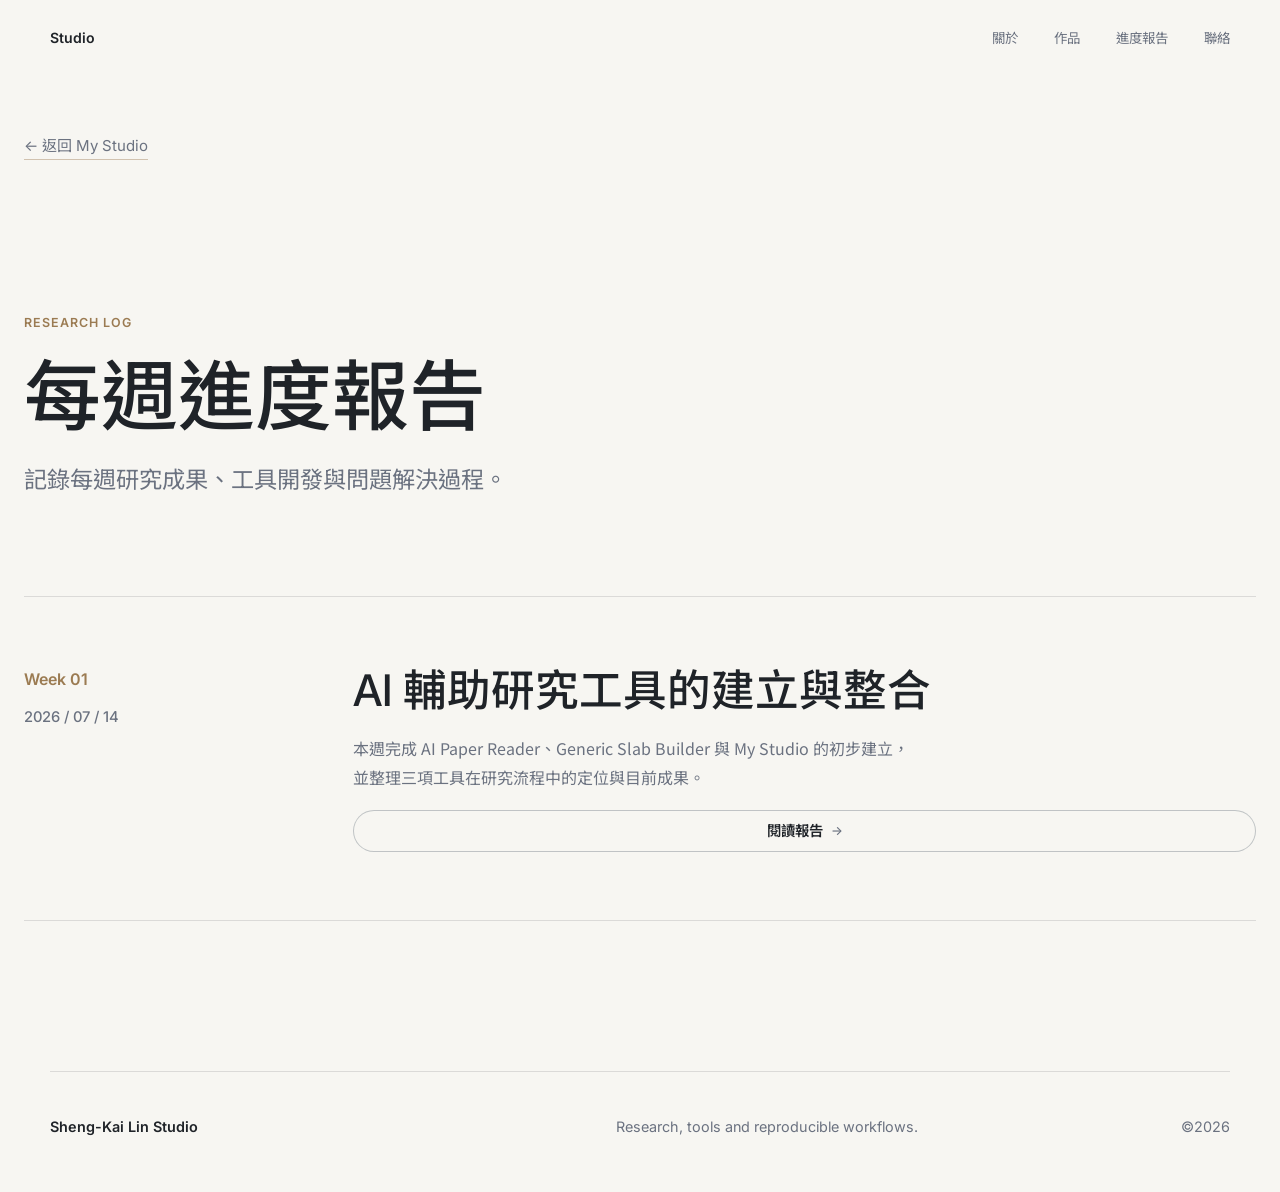
==== research-log/index.html @ e5d11a8e "Update" ====
<!doctype html>
<html lang="zh-Hant">
  <head>
    <meta charset="utf-8">
    <meta name="viewport" content="width=device-width, initial-scale=1">
    <meta name="description" content="My Studio 每週進度報告，記錄研究成果、工具開發與問題解決過程。">
    <title>每週進度報告｜Research Log｜My Studio</title>
    <link rel="preconnect" href="https://fonts.googleapis.com">
    <link rel="preconnect" href="https://fonts.gstatic.com" crossorigin>
    <link href="https://fonts.googleapis.com/css2?family=Inter:wght@400;500;600&family=Noto+Sans+TC:wght@300;400;500;600&display=swap" rel="stylesheet">
    <link rel="stylesheet" href="../style.css">
    <link rel="stylesheet" href="research-log.css">
  </head>
  <body>
    <header class="site-header">
      <a class="brand" href="../index.html#hero">Studio</a>
      <nav class="nav" aria-label="Primary navigation">
        <a href="../index.html#about">關於</a>
        <a href="../index.html#projects">作品</a>
        <a href="index.html">進度報告</a>
        <a href="../index.html#contact">聯絡</a>
      </nav>
    </header>

    <main class="log-page">
      <nav class="breadcrumb reveal" aria-label="Breadcrumb">
        <a href="../index.html">← 返回 My Studio</a>
      </nav>

      <section class="log-hero">
        <p class="eyebrow reveal">Research Log</p>
        <h1 class="page-hero-title log-title reveal">每週進度報告</h1>
        <p class="log-subtitle reveal">記錄每週研究成果、工具開發與問題解決過程。</p>
      </section>

      <section class="log-list" aria-label="Research Log list">
        <article class="log-card reveal">
          <div class="log-card-meta">
            <span>Week 01</span>
            <time datetime="2026-07-14">2026 / 07 / 14</time>
          </div>
          <div class="log-card-body">
            <h2>AI 輔助研究工具的建立與整合</h2>
            <p>
              <span class="text-segment">本週完成 AI Paper Reader、Generic Slab Builder 與 My Studio 的初步建立，</span>
              <span class="text-segment">並整理三項工具在研究流程中的定位與目前成果。</span>
            </p>
            <a class="project-button" href="week-01.html">閱讀報告 <span>→</span></a>
          </div>
        </article>
      </section>
    </main>

    <footer class="footer">
      <p>Sheng-Kai Lin Studio</p>
      <p>Research, tools and reproducible workflows.</p>
      <p>©2026</p>
    </footer>

    <script src="../app.js"></script>
  </body>
</html>
---- style.css ----
:root {
  --paper: #f7f6f2;
  --paper-soft: #eeece5;
  --ink: #1f2328;
  --muted: #6b7280;
  --slate: #334155;
  --brass: #9b7b52;
  --line: rgba(31, 35, 40, 0.13);
  --header: rgba(247, 246, 242, 0.78);
  --max: 1180px;
  --ease: cubic-bezier(0.22, 1, 0.36, 1);
}

* {
  box-sizing: border-box;
}

html {
  scroll-behavior: smooth;
}

body {
  margin: 0;
  background: var(--paper);
  color: var(--ink);
  font-family: "Inter", "Noto Sans TC", system-ui, sans-serif;
  font-size: 16px;
  line-height: 1.8;
  letter-spacing: 0;
  line-break: strict;
  overflow-wrap: break-word;
  overflow-x: hidden;
  word-break: normal;
  word-spacing: normal;
}

body::selection {
  background: rgba(155, 123, 82, 0.22);
}

a {
  color: inherit;
  text-decoration: none;
}

.text-segment {
  display: inline-block;
}

.site-header {
  z-index: 20;
  display: flex;
  align-items: center;
  justify-content: space-between;
  width: min(100% - 48px, var(--max));
  height: 76px;
  margin: 0 auto;
  color: var(--ink);
}

.brand {
  font-size: 0.88rem;
  font-weight: 600;
  letter-spacing: 0;
}

.nav {
  display: flex;
  gap: clamp(16px, 3vw, 36px);
  font-size: 0.84rem;
  color: var(--muted);
}

.nav a {
  position: relative;
  padding: 8px 0;
  transition: color 220ms var(--ease);
}

.nav a::after {
  position: absolute;
  right: 0;
  bottom: 4px;
  left: 0;
  height: 1px;
  background: var(--brass);
  content: "";
  transform: scaleX(0);
  transform-origin: left;
  transition: transform 260ms var(--ease);
}

.nav a:hover,
.nav a:focus-visible {
  color: var(--ink);
}

.nav a:hover::after,
.nav a:focus-visible::after {
  transform: scaleX(1);
}

.hero {
  position: relative;
  display: grid;
  min-height: 100vh;
  padding: 140px 24px 88px;
  place-items: center;
}

.hero-inner,
.section,
.project-hero,
.detail-grid,
.detail-nav,
.footer {
  width: min(100% - 48px, var(--max));
  margin: 0 auto;
}

.hero-inner {
  display: grid;
  gap: 24px;
}

.eyebrow {
  margin: 0;
  color: var(--brass);
  font-size: 0.78rem;
  font-weight: 600;
  letter-spacing: 0.08em;
  text-transform: uppercase;
}

.hero-title {
  margin: 0;
  max-width: 100%;
  font-size: clamp(4rem, 10vw, 9rem);
  font-weight: 500;
  line-height: 1;
  letter-spacing: 0;
}

.page-hero-title {
  max-width: 980px;
  margin: 0;
  color: var(--ink);
  font-size: clamp(2.8rem, 6vw, 5.5rem);
  font-weight: 500;
  line-height: 1.14;
  letter-spacing: 0;
}

.hero-subtitle {
  max-width: 620px;
  margin: 10px 0 0;
  color: var(--slate);
  font-size: clamp(1.05rem, 2vw, 1.45rem);
  font-weight: 500;
}

.hero-copy {
  max-width: 560px;
  margin: 0;
  color: var(--muted);
  font-family: "Noto Sans TC", "Inter", system-ui, sans-serif;
  font-size: clamp(1.02rem, 1.7vw, 1.3rem);
  line-height: 2;
}

.primary-link,
.detail-nav a {
  display: inline-flex;
  align-items: center;
  gap: 10px;
  width: fit-content;
  color: var(--ink);
  font-size: 0.92rem;
  font-weight: 600;
}

.primary-link span,
.project-button {
  transition: transform 260ms var(--ease);
}

.primary-link:hover span {
  transform: translateX(5px);
}

.scroll-cue {
  position: absolute;
  bottom: 34px;
  left: 50%;
  color: var(--brass);
  font-size: 1.25rem;
  transform: translateX(-50%);
  animation: cue 1.8s var(--ease) infinite;
}

.section {
  display: grid;
  grid-template-columns: minmax(220px, 0.8fr) minmax(0, 2.2fr);
  gap: clamp(36px, 8vw, 120px);
  padding: clamp(96px, 14vw, 180px) 0;
  border-top: 1px solid var(--line);
}

.section-heading {
  display: flex;
  flex-direction: column;
  align-content: start;
  align-items: flex-start;
  gap: 0;
  color: var(--muted);
  margin: 0;
}

.section-heading-title {
  margin: 0;
  color: var(--ink);
  font-family: "Noto Sans TC", "Inter", system-ui, sans-serif;
  font-size: clamp(1.75rem, 2.2vw, 2.2rem);
  font-weight: 650;
  letter-spacing: -0.02em;
  line-height: 1.2;
  word-break: keep-all;
}

.section-heading-subtitle {
  margin: 0.65rem 0 0;
  color: var(--muted);
  font-size: clamp(1rem, 1.3vw, 1.15rem);
  font-weight: 400;
  letter-spacing: -0.01em;
  line-height: 1.4;
}

.about-section,
.projects-section,
.research-log-entry,
.contact-section {
  row-gap: clamp(44px, 6vw, 64px);
  padding: clamp(88px, 12vw, 150px) 0;
}

.about-copy p {
  max-width: 860px;
  margin: 0;
  font-family: "Noto Sans TC", "Inter", system-ui, sans-serif;
  font-size: clamp(1.375rem, 2vw, 1.75rem);
  font-weight: 400;
  line-height: 1.8;
}

.projects-section {
  align-items: start;
}

.log-entry-copy {
  display: grid;
  gap: 26px;
  align-content: start;
}

.log-entry-copy p {
  max-width: 720px;
  margin: 0;
  color: var(--muted);
  font-family: "Noto Sans TC", "Inter", system-ui, sans-serif;
  font-size: clamp(1.1rem, 2vw, 1.35rem);
  line-height: 1.8;
}

.project-list {
  display: grid;
  border-top: 1px solid var(--line);
}

.project-item {
  border-bottom: 1px solid var(--line);
}

.project-panel {
  display: grid;
  grid-template-columns: minmax(120px, 180px) minmax(0, 1fr);
  gap: clamp(26px, 5vw, 72px);
  padding: clamp(34px, 6vw, 68px) 0;
  transition: transform 260ms var(--ease), color 260ms var(--ease);
}

.project-panel:hover {
  transform: translateY(-4px);
}

.project-number {
  color: var(--brass);
  font-size: clamp(2.8rem, 6vw, 5.5rem);
  font-variant-numeric: tabular-nums;
  font-weight: 500;
  line-height: 1;
  min-width: 120px;
  white-space: nowrap;
  word-break: keep-all;
}

.project-content {
  display: grid;
  gap: 12px;
}

.project-title {
  font-size: clamp(1.8rem, 4vw, 3.4rem);
  font-weight: 500;
  line-height: 1.15;
}

.project-subtitle {
  color: var(--slate);
  font-size: 1rem;
  font-weight: 500;
}

.project-description {
  max-width: 660px;
  color: var(--muted);
  font-family: "Noto Sans TC", "Inter", system-ui, sans-serif;
}

.project-actions {
  display: flex;
  flex-wrap: wrap;
  gap: 12px;
  margin-top: 12px;
}

.project-button {
  display: inline-flex;
  align-items: center;
  justify-content: center;
  gap: 8px;
  min-height: 42px;
  padding: 10px 18px;
  border: 1px solid rgba(51, 65, 85, 0.28);
  border-radius: 999px;
  background: rgba(247, 246, 242, 0.58);
  color: var(--ink);
  font-size: 0.9rem;
  font-weight: 600;
  line-height: 1;
  white-space: nowrap;
  transition: transform 220ms var(--ease), background 220ms var(--ease), color 220ms var(--ease), border-color 220ms var(--ease);
}

.project-button span {
  color: var(--muted);
  font-size: 0.78rem;
  font-weight: 500;
  transition: color 220ms var(--ease);
}

.project-button:hover,
.project-button:focus-visible {
  border-color: var(--slate);
  background: var(--slate);
  color: #fff;
  transform: translateY(-2px);
}

.project-button:hover span,
.project-button:focus-visible span {
  color: rgba(255, 255, 255, 0.76);
}

.project-button-muted {
  border-color: rgba(155, 123, 82, 0.36);
}

.project-button.is-disabled {
  cursor: default;
  opacity: 0.62;
  pointer-events: none;
}

.project-button.is-disabled:hover,
.project-button.is-disabled:focus-visible {
  border-color: rgba(51, 65, 85, 0.28);
  background: rgba(247, 246, 242, 0.58);
  color: var(--ink);
  transform: none;
}

.project-button.is-disabled:hover span,
.project-button.is-disabled:focus-visible span {
  color: var(--muted);
}

.contact-links {
  display: flex;
  flex-wrap: wrap;
  gap: 22px 48px;
}

.contact-links a {
  border-bottom: 1px solid rgba(155, 123, 82, 0.65);
  font-size: clamp(1.4rem, 3vw, 2.2rem);
  transition: color 220ms var(--ease), border 220ms var(--ease);
}

.contact-links a:hover,
.contact-links a:focus-visible {
  border-color: var(--ink);
  color: var(--brass);
}

.footer {
  display: grid;
  grid-template-columns: 1fr 1fr auto;
  gap: 24px;
  padding: 42px 0 52px;
  border-top: 1px solid var(--line);
  color: var(--muted);
  font-size: 0.9rem;
}

.footer p {
  margin: 0;
}

.footer p:first-child {
  color: var(--ink);
  font-weight: 600;
}

.project-hero {
  padding: 180px 0 96px;
}

.detail-page {
  min-height: 72vh;
  display: grid;
  align-content: center;
  gap: 18px;
}

.detail-title {
  max-width: 940px;
}

.detail-subtitle {
  margin: 0;
  color: var(--slate);
  font-size: clamp(1.05rem, 2vw, 1.45rem);
  font-weight: 500;
}

.detail-lead {
  max-width: 780px;
  margin: 20px 0 0;
  color: var(--muted);
  font-family: "Noto Sans TC", "Inter", system-ui, sans-serif;
  font-size: clamp(1.15rem, 2vw, 1.55rem);
  line-height: 2;
}

.detail-grid {
  display: grid;
  grid-template-columns: repeat(2, minmax(0, 1fr));
  border-top: 1px solid var(--line);
}

.detail-block {
  min-height: 260px;
  padding: clamp(30px, 5vw, 60px);
  border-right: 1px solid var(--line);
  border-bottom: 1px solid var(--line);
}

.detail-block:nth-child(2n) {
  border-right: 0;
}

.detail-block span {
  display: block;
  margin-bottom: 28px;
  color: var(--brass);
  font-size: 0.82rem;
  font-weight: 600;
}

.detail-block p {
  margin: 0;
  color: var(--muted);
  font-family: "Noto Sans TC", "Inter", system-ui, sans-serif;
  font-size: 1.02rem;
}

.detail-nav {
  display: flex;
  justify-content: space-between;
  gap: 24px;
  padding: 56px 0 120px;
}

.reveal {
  opacity: 0;
  transform: translateY(22px);
  transition: opacity 720ms var(--ease), transform 720ms var(--ease);
}

.reveal.is-visible {
  opacity: 1;
  transform: translateY(0);
}

@keyframes cue {
  0%,
  100% {
    transform: translate(-50%, 0);
  }
  50% {
    transform: translate(-50%, 8px);
  }
}

@media (max-width: 760px) {
  .site-header {
    width: min(100% - 28px, var(--max));
    height: auto;
    min-height: 68px;
  }

  .nav {
    gap: 12px;
    font-size: 0.78rem;
  }

  .hero {
    align-items: end;
    padding: 116px 20px 96px;
  }

  .hero-inner,
  .section,
  .project-hero,
  .detail-grid,
  .detail-nav,
  .footer {
    width: min(100% - 32px, var(--max));
  }

  .hero-title {
    font-size: clamp(3.2rem, 16vw, 5.2rem);
  }

  .page-hero-title {
    font-size: clamp(2.4rem, 12vw, 3.8rem);
  }

  .section {
    grid-template-columns: 1fr;
    gap: clamp(1.75rem, 7vw, 2.25rem);
    padding: 88px 0;
  }

  .section-heading-title {
    font-size: clamp(1.7rem, 7vw, 2rem);
  }

  .section-heading-subtitle {
    margin-top: 0.45rem;
    font-size: 1rem;
  }

  .about-copy p {
    max-width: 100%;
    font-size: clamp(1.06rem, 4.8vw, 1.25rem);
    line-height: 1.8;
  }

  .project-panel {
    grid-template-columns: 1fr;
    gap: 18px;
  }

  .project-actions {
    gap: 10px;
  }

  .project-button {
    flex: 1 1 150px;
  }

  .project-number {
    font-size: 3.2rem;
    min-width: 0;
  }

  .contact-links {
    display: grid;
    gap: 18px;
  }

  .footer {
    grid-template-columns: 1fr;
  }

  .project-hero {
    padding: 150px 0 76px;
  }

  .detail-grid {
    grid-template-columns: 1fr;
  }

  .detail-block,
  .detail-block:nth-child(2n) {
    min-height: auto;
    padding: 34px 0;
    border-right: 0;
  }

  .detail-nav {
    display: grid;
    padding-bottom: 88px;
  }
}

@media (max-width: 520px) {
  .site-header {
    justify-content: center;
  }

  .brand {
    display: none;
  }

  .nav {
    width: 100%;
    justify-content: space-between;
  }

  .nav a {
    font-size: 0.74rem;
  }
}

@media (prefers-reduced-motion: reduce) {
  *,
  *::before,
  *::after {
    scroll-behavior: auto !important;
    animation-duration: 0.01ms !important;
    animation-iteration-count: 1 !important;
    transition-duration: 0.01ms !important;
  }

  .reveal {
    opacity: 1;
    transform: none;
  }
}
---- research-log/research-log.css ----
.log-page,
.report-page {
  width: min(100% - 48px, 1250px);
  margin: 0 auto;
}

.breadcrumb,
.report-links {
  display: flex;
  gap: 24px;
  padding: 56px 0 24px;
  color: var(--muted);
  font-size: 0.94rem;
}

.breadcrumb a,
.report-links a {
  border-bottom: 1px solid rgba(155, 123, 82, 0.42);
  transition: color 220ms var(--ease), border-color 220ms var(--ease);
}

.breadcrumb a:hover,
.report-links a:hover {
  border-color: var(--ink);
  color: var(--ink);
}

.log-hero,
.report-cover {
  display: grid;
  gap: 18px;
  padding: clamp(72px, 10vw, 132px) 0 clamp(56px, 8vw, 96px);
}

.log-title,
.report-cover h1 {
}

.report-cover .page-hero-title {
  max-width: 1240px;
  font-size: clamp(2.55rem, 4.8vw, 4.7rem);
  letter-spacing: -0.03em;
  line-height: 1.08;
}

.log-subtitle {
  max-width: 720px;
  margin: 0;
  color: var(--muted);
  font-family: "Noto Sans TC", "Inter", system-ui, sans-serif;
  font-size: clamp(1.15rem, 2vw, 1.45rem);
}

.log-list {
  display: grid;
  padding: 0 0 clamp(96px, 12vw, 150px);
}

.log-card {
  display: grid;
  grid-template-columns: minmax(160px, 0.28fr) 1fr;
  gap: clamp(28px, 6vw, 84px);
  padding: clamp(34px, 6vw, 68px) 0;
  border-top: 1px solid var(--line);
  border-bottom: 1px solid var(--line);
}

.log-card-meta {
  display: grid;
  align-content: start;
  gap: 10px;
  color: var(--brass);
  font-weight: 600;
}

.log-card-meta time {
  color: var(--muted);
  font-size: 0.92rem;
  font-weight: 500;
}

.log-card-body {
  display: grid;
  gap: 18px;
}

.log-card-body h2 {
  margin: 0;
  font-size: clamp(1.8rem, 3.4vw, 3rem);
  font-weight: 500;
  line-height: 1.18;
}

.log-card-body p {
  max-width: 760px;
  margin: 0;
  color: var(--muted);
  font-family: "Noto Sans TC", "Inter", system-ui, sans-serif;
}

.report-week {
  margin: 0;
  color: var(--brass);
  font-size: clamp(1.3rem, 2.6vw, 2rem);
  font-weight: 600;
}

.report-cover time {
  color: var(--muted);
  font-size: 1rem;
}

.report-actions {
  display: flex;
  flex-wrap: wrap;
  gap: 12px;
  margin-top: 18px;
}

.report-article {
  padding-bottom: clamp(96px, 12vw, 150px);
}

.report-section {
  display: grid;
  gap: 18px;
  padding: clamp(42px, 7vw, 76px) 0;
  border-top: 1px solid var(--line);
}

.section-count {
  color: var(--brass);
  font-size: 0.88rem;
  font-weight: 600;
}

.report-section h2 {
  margin: 0;
  font-size: clamp(2rem, 4vw, 3.8rem);
  font-weight: 500;
  line-height: 1.16;
}

.report-section h3 {
  margin: 14px 0 0;
  color: var(--slate);
  font-size: clamp(1.1rem, 2vw, 1.35rem);
}

.report-subtitle {
  color: var(--slate);
  font-size: clamp(1.08rem, 2vw, 1.42rem);
  font-weight: 500;
}

.report-inline-action {
  margin-top: 8px;
}

.report-section p,
.report-section li {
  max-width: 920px;
  color: var(--ink);
  font-family: "Noto Sans TC", "Inter", system-ui, sans-serif;
  font-size: clamp(1.04rem, 1.7vw, 1.22rem);
  line-height: 1.9;
}

.report-section p {
  margin: 0;
}

.report-section ul {
  display: grid;
  gap: 8px;
  margin: 0;
  padding-left: 1.3em;
}

.future-list {
  display: grid;
  gap: 28px;
  max-width: 980px;
  margin: 0;
  padding-left: 1.35em;
}

.future-list li {
  padding-left: 8px;
}

.future-list strong,
.future-list span {
  display: block;
}

.future-list strong {
  margin-bottom: 8px;
  color: var(--ink);
  font-weight: 600;
}

.future-list span {
  color: var(--muted);
}

.workflow-stack {
  display: grid;
  gap: 18px;
  max-width: 760px;
}

.workflow-stack div {
  display: grid;
  gap: 4px;
  padding: 22px 26px;
  border: 1px solid var(--line);
  background: rgba(255, 255, 255, 0.18);
}

.workflow-stack span {
  color: var(--muted);
}

.workflow-stack strong {
  color: var(--ink);
  font-size: clamp(1.35rem, 2.4vw, 2rem);
  font-weight: 500;
}

body.presentation-mode {
  background: var(--paper);
  overflow-y: auto;
}

body.presentation-mode .report-chrome {
  display: none;
}

body.presentation-mode .report-page {
  width: min(100% - 64px, 1320px);
}

body.presentation-mode .report-cover {
  align-content: center;
}

body.presentation-mode .report-slide {
  display: none;
  min-height: 85vh;
  align-content: center;
  padding: clamp(48px, 7vh, 84px) 0 130px;
  opacity: 0;
  overflow-y: auto;
}

body.presentation-mode .report-slide.is-current-slide {
  display: grid;
  animation: slideFade 260ms var(--ease) both;
}

body.presentation-mode .report-section h2 {
  font-size: clamp(2.8rem, 5.8vw, 5.6rem);
}

body.presentation-mode .report-section p,
body.presentation-mode .report-section li {
  max-width: 1080px;
  font-size: clamp(1.28rem, 2vw, 1.7rem);
}

.presentation-controls {
  display: none;
}

body.presentation-mode .presentation-controls {
  position: fixed;
  left: 50%;
  bottom: 20px;
  z-index: 10;
  display: flex;
  align-items: center;
  justify-content: center;
  gap: 12px;
  width: fit-content;
  margin: 0;
  padding: 10px 12px;
  border: 1px solid var(--line);
  background: rgba(247, 246, 242, 0.92);
  border-radius: 999px;
  box-shadow: 0 18px 50px rgba(31, 35, 40, 0.12);
  backdrop-filter: blur(14px);
  transform: translateX(-50%);
}

.presentation-controls span {
  color: var(--muted);
  font-size: 0.86rem;
  white-space: nowrap;
}

.presentation-controls button:disabled {
  cursor: default;
  opacity: 0.42;
  transform: none;
}

.presentation-controls .project-button {
  min-height: 44px;
  padding: 11px 22px;
}

@keyframes slideFade {
  from {
    opacity: 0;
    transform: translateY(10px);
  }
  to {
    opacity: 1;
    transform: translateY(0);
  }
}

@media (max-width: 760px) {
  .log-page,
  .report-page {
    width: min(100% - 32px, 1250px);
  }

  .log-card {
    grid-template-columns: 1fr;
  }

  .report-actions {
    display: grid;
  }

  body.presentation-mode .report-page {
    width: min(100% - 32px, 1250px);
  }

  .report-cover .page-hero-title {
    max-width: 100%;
    font-size: clamp(2.4rem, 12vw, 3.8rem);
    letter-spacing: 0;
    line-height: 1.14;
  }

  body.presentation-mode .presentation-controls {
    bottom: 12px;
    display: flex;
    gap: 8px;
    max-width: calc(100% - 24px);
    padding: 8px;
  }

  .presentation-controls .project-button {
    min-height: 40px;
    padding: 9px 14px;
  }
}

@media print {
  body {
    background: #fff;
    color: #111;
  }

  .site-header,
  .report-chrome,
  .breadcrumb,
  .presentation-controls,
  .footer {
    display: none !important;
  }

  .report-page {
    width: 100%;
    margin: 0;
  }

  .report-cover,
  .report-section {
    break-inside: avoid;
    page-break-inside: avoid;
    padding: 28px 0;
  }

  .report-section {
    page-break-before: auto;
  }

  .report-section h2,
  .report-cover h1 {
    color: #111;
  }
}

@media (prefers-reduced-motion: reduce) {
  body.presentation-mode .report-section.is-current-slide {
    animation: none;
  }
}
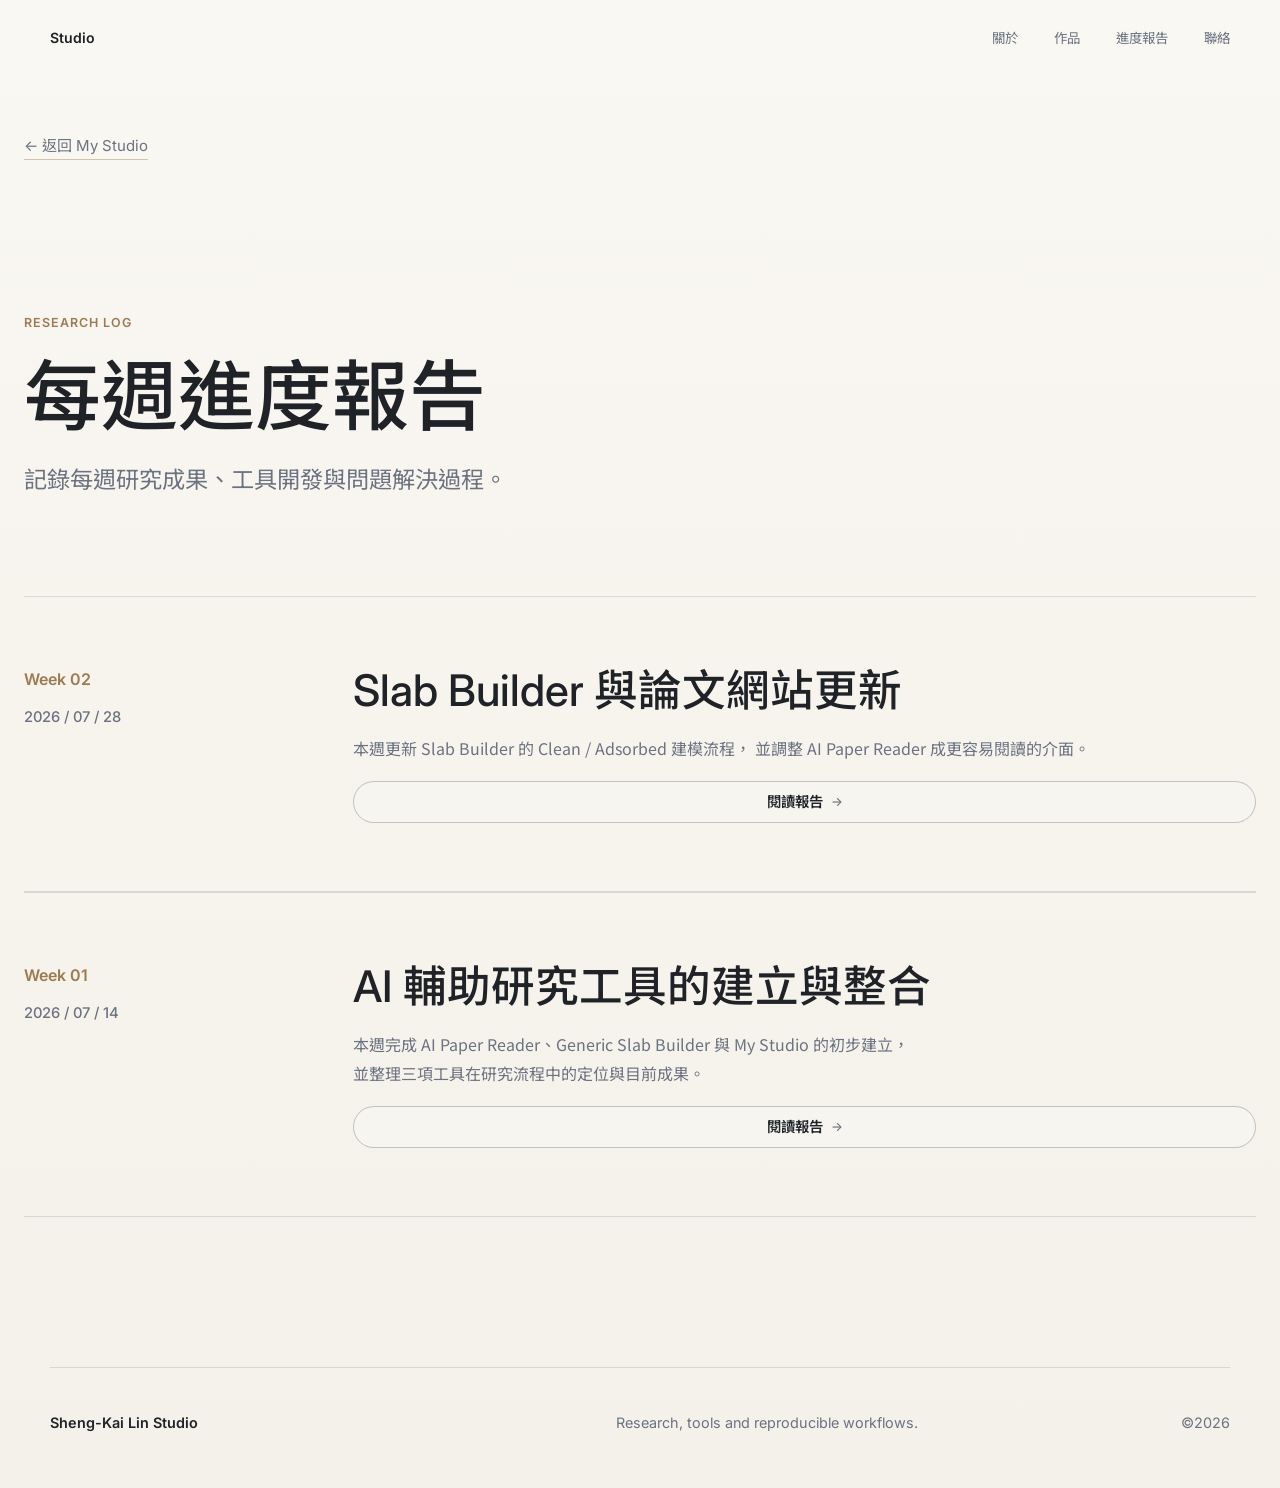
==== commit 439048f1: "Update Studio 2026-08-24 14:15" ====
--- a/research-log/index.html
+++ b/research-log/index.html
@@ -36,6 +36,21 @@
       <section class="log-list" aria-label="Research Log list">
         <article class="log-card reveal">
           <div class="log-card-meta">
+            <span>Week 02</span>
+            <time datetime="2026-07-28">2026 / 07 / 28</time>
+          </div>
+          <div class="log-card-body">
+            <h2>Slab Builder 與論文網站更新</h2>
+            <p>
+              <span class="text-segment">本週更新 Slab Builder 的 Clean / Adsorbed 建模流程，</span>
+              <span class="text-segment">並調整 AI Paper Reader 成更容易閱讀的介面。</span>
+            </p>
+            <a class="project-button" href="week-02.html">閱讀報告 <span>→</span></a>
+          </div>
+        </article>
+
+        <article class="log-card reveal">
+          <div class="log-card-meta">
             <span>Week 01</span>
             <time datetime="2026-07-14">2026 / 07 / 14</time>
           </div>
--- a/style.css
+++ b/style.css
@@ -21,7 +21,7 @@
 
 body {
   margin: 0;
-  background: var(--paper);
+  background: linear-gradient(180deg, #faf8f3 0%, #f7f4ee 45%, #f4f1ea 100%);
   color: var(--ink);
   font-family: "Inter", "Noto Sans TC", system-ui, sans-serif;
   font-size: 16px;
@@ -102,10 +102,25 @@
 
 .hero {
   position: relative;
+  isolation: isolate;
   display: grid;
   min-height: 100vh;
   padding: 140px 24px 88px;
   place-items: center;
+}
+
+.hero::before {
+  position: absolute;
+  inset: 0;
+  z-index: -1;
+  pointer-events: none;
+  background: radial-gradient(
+    circle at 32% 38%,
+    rgba(165, 132, 83, 0.11) 0%,
+    rgba(165, 132, 83, 0.055) 24%,
+    transparent 58%
+  );
+  content: "";
 }
 
 .hero-inner,
@@ -401,9 +416,21 @@
   gap: 22px 48px;
 }
 
+.contact-email {
+  display: grid;
+  gap: 0.55rem;
+}
+
+.contact-email span {
+  color: var(--muted);
+  font-size: 0.95rem;
+  font-weight: 500;
+  letter-spacing: 0;
+}
+
 .contact-links a {
   border-bottom: 1px solid rgba(155, 123, 82, 0.65);
-  font-size: clamp(1.4rem, 3vw, 2.2rem);
+  font-size: clamp(1.05rem, 1.8vw, 1.35rem);
   transition: color 220ms var(--ease), border 220ms var(--ease);
 }
 
@@ -538,6 +565,15 @@
   .hero {
     align-items: end;
     padding: 116px 20px 96px;
+  }
+
+  .hero::before {
+    background: radial-gradient(
+      circle at 34% 38%,
+      rgba(165, 132, 83, 0.07) 0%,
+      rgba(165, 132, 83, 0.034) 22%,
+      transparent 52%
+    );
   }
 
   .hero-inner,
--- a/research-log/research-log.css
+++ b/research-log/research-log.css
@@ -32,17 +32,6 @@
   padding: clamp(72px, 10vw, 132px) 0 clamp(56px, 8vw, 96px);
 }
 
-.log-title,
-.report-cover h1 {
-}
-
-.report-cover .page-hero-title {
-  max-width: 1240px;
-  font-size: clamp(2.55rem, 4.8vw, 4.7rem);
-  letter-spacing: -0.03em;
-  line-height: 1.08;
-}
-
 .log-subtitle {
   max-width: 720px;
   margin: 0;
@@ -105,9 +94,61 @@
   font-weight: 600;
 }
 
-.report-cover time {
-  color: var(--muted);
-  font-size: 1rem;
+.report-kicker,
+.report-cover-title,
+.report-cover-subtitle,
+.report-meta p {
+  margin: 0;
+}
+
+.report-kicker {
+  color: var(--brass);
+  font-size: 0.78rem;
+  font-weight: 600;
+  letter-spacing: 0.08em;
+  text-transform: uppercase;
+}
+
+.report-cover-title {
+  color: var(--ink);
+  font-size: clamp(4.2rem, 9vw, 8.6rem);
+  font-weight: 500;
+  letter-spacing: 0;
+  line-height: 1;
+}
+
+.report-cover-subtitle {
+  max-width: 1180px;
+  color: var(--slate);
+  font-size: clamp(1.45rem, 3vw, 2.45rem);
+  font-weight: 500;
+  letter-spacing: -0.02em;
+  line-height: 1.25;
+}
+
+.report-meta {
+  display: grid;
+  gap: 9px;
+  margin-top: clamp(18px, 4vw, 42px);
+}
+
+.report-meta p {
+  display: grid;
+  grid-template-columns: 96px minmax(0, 1fr);
+  gap: 18px;
+  align-items: baseline;
+  color: var(--ink);
+  font-family: "Noto Sans TC", "Inter", system-ui, sans-serif;
+  font-size: clamp(1.05rem, 1.7vw, 1.25rem);
+  line-height: 1.7;
+}
+
+.report-meta span {
+  color: var(--muted);
+}
+
+.report-meta time {
+  color: inherit;
 }
 
 .report-actions {
@@ -134,6 +175,7 @@
   font-weight: 600;
 }
 
+.report-section h1,
 .report-section h2 {
   margin: 0;
   font-size: clamp(2rem, 4vw, 3.8rem);
@@ -259,6 +301,7 @@
   animation: slideFade 260ms var(--ease) both;
 }
 
+body.presentation-mode .report-section h1,
 body.presentation-mode .report-section h2 {
   font-size: clamp(2.8rem, 5.8vw, 5.6rem);
 }
@@ -339,11 +382,19 @@
     width: min(100% - 32px, 1250px);
   }
 
-  .report-cover .page-hero-title {
-    max-width: 100%;
-    font-size: clamp(2.4rem, 12vw, 3.8rem);
+  .report-cover-title {
+    font-size: clamp(3.2rem, 16vw, 5rem);
+  }
+
+  .report-cover-subtitle {
+    font-size: clamp(1.35rem, 7vw, 2rem);
     letter-spacing: 0;
-    line-height: 1.14;
+  }
+
+  .report-meta p {
+    grid-template-columns: 82px minmax(0, 1fr);
+    gap: 12px;
+    font-size: 1rem;
   }
 
   body.presentation-mode .presentation-controls {
@@ -390,6 +441,7 @@
     page-break-before: auto;
   }
 
+  .report-section h1,
   .report-section h2,
   .report-cover h1 {
     color: #111;
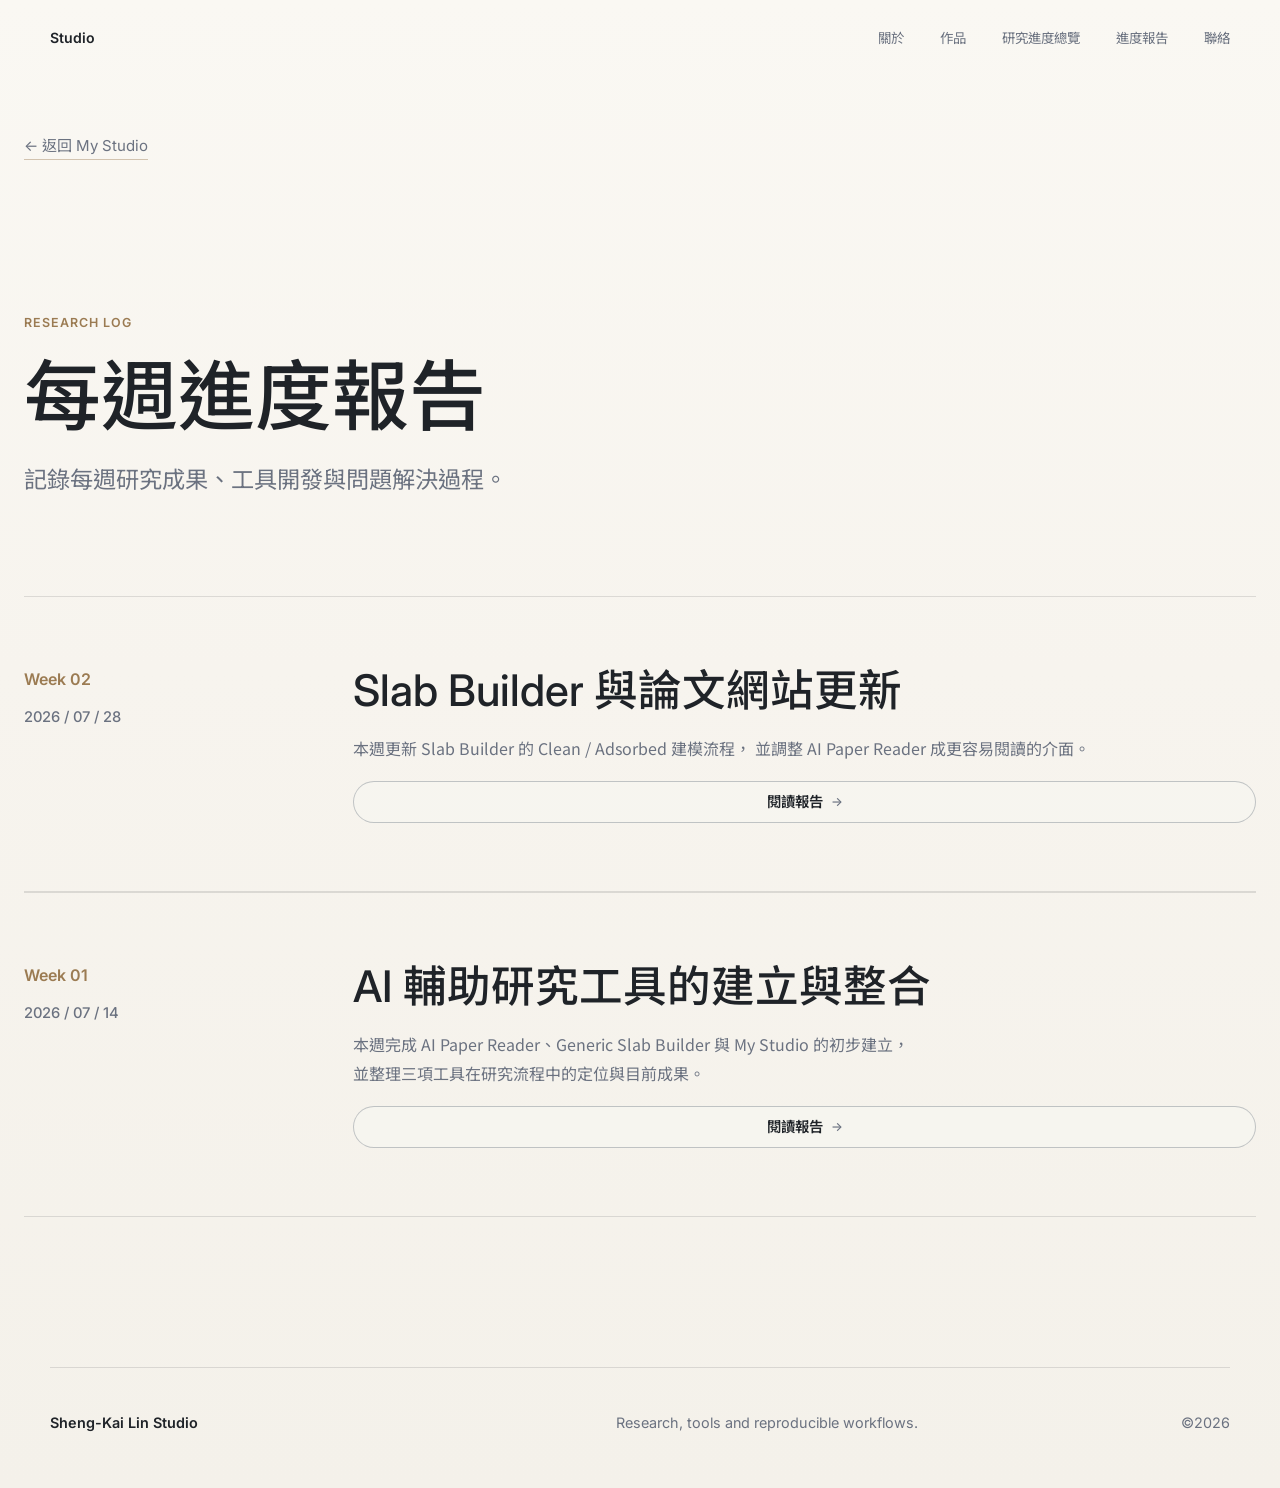
==== commit fd983a08: "fix: separate weekly reports and complete progress navigation" ====
--- a/research-log/index.html
+++ b/research-log/index.html
@@ -17,6 +17,7 @@
       <nav class="nav" aria-label="Primary navigation">
         <a href="../index.html#about">關於</a>
         <a href="../index.html#projects">作品</a>
+        <a href="../research-progress/index.html">研究進度總覽</a>
         <a href="index.html">進度報告</a>
         <a href="../index.html#contact">聯絡</a>
       </nav>
--- a/style.css
+++ b/style.css
@@ -559,6 +559,7 @@
 
   .nav {
     gap: 12px;
+    flex-wrap: wrap;
     font-size: 0.78rem;
   }
 
@@ -674,6 +675,8 @@
   .nav {
     width: 100%;
     justify-content: space-between;
+    column-gap: 14px;
+    row-gap: 0;
   }
 
   .nav a {
